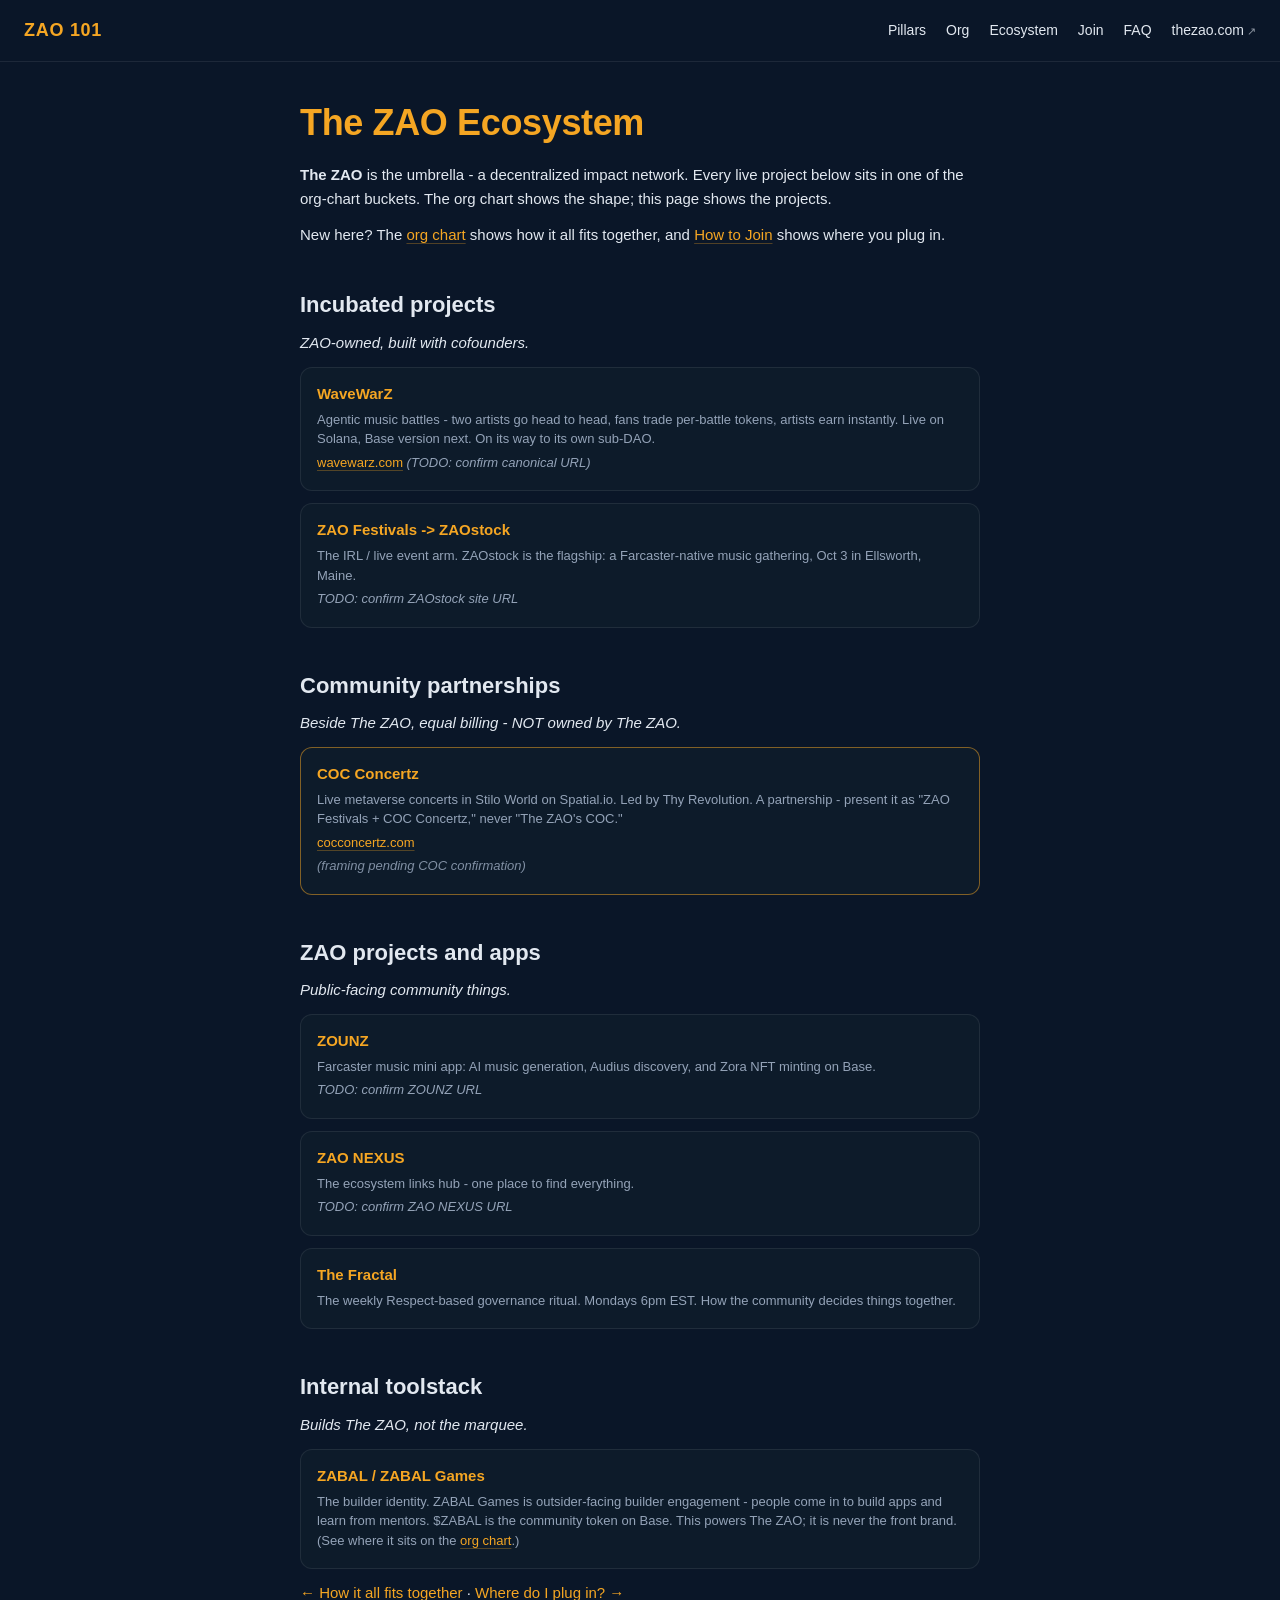
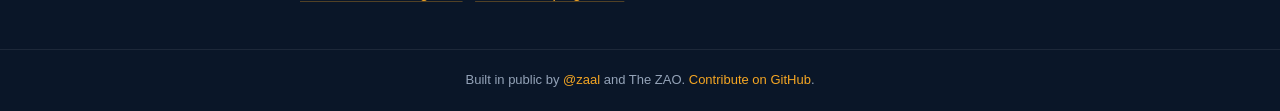
==== ecosystem.html @ de12b5bc "brand(fellenz): ecosystem overview page Public ecosystem overview - the newcomer-facing slice of the" ====
<!DOCTYPE html>
<html lang="en">
<head>
<meta charset="UTF-8">
<meta name="viewport" content="width=device-width, initial-scale=1.0">
<title>Ecosystem — ZAO 101</title>
<meta name="description" content="Every live project in The ZAO ecosystem at a glance, grouped the same way as the org chart. The ZAO is the umbrella; ZABAL is the internal toolstack.">
<link rel="stylesheet" href="/style.css">
</head>
<body>
<header class="topnav">
  <a href="/" class="brand">ZAO 101</a>
  <nav>
    <a href="/pillars.html">Pillars</a>
    <a href="/org.html">Org</a>
    <a href="/ecosystem.html">Ecosystem</a>
    <a href="/join.html">Join</a>
    <a href="/faq.html">FAQ</a>
    <a href="https://thezao.com" class="external">thezao.com</a>
  </nav>
</header>

<main>
<article class="page">
<h1>The ZAO Ecosystem</h1>
<p><strong>The ZAO</strong> is the umbrella - a decentralized impact network. Every live project below sits in one of the org-chart buckets. The org chart shows the shape; this page shows the projects.</p>
<p>New here? The <a href="/org.html">org chart</a> shows how it all fits together, and <a href="/join.html">How to Join</a> shows where you plug in.</p>

<h2>Incubated projects</h2>
<p class="eco-bucket-note">ZAO-owned, built with cofounders.</p>
<div class="eco-list">
  <div class="org-node">
    <strong>WaveWarZ</strong>
    <span>Agentic music battles - two artists go head to head, fans trade per-battle tokens, artists earn instantly. Live on Solana, Base version next. On its way to its own sub-DAO.</span>
    <span class="eco-link"><a href="https://wavewarz.com">wavewarz.com</a> <em>(TODO: confirm canonical URL)</em></span>
  </div>
  <div class="org-node">
    <strong>ZAO Festivals -&gt; ZAOstock</strong>
    <span>The IRL / live event arm. ZAOstock is the flagship: a Farcaster-native music gathering, Oct 3 in Ellsworth, Maine.</span>
    <span class="eco-link"><em>TODO: confirm ZAOstock site URL</em></span>
  </div>
</div>

<h2>Community partnerships</h2>
<p class="eco-bucket-note">Beside The ZAO, equal billing - NOT owned by The ZAO.</p>
<div class="eco-list">
  <div class="org-node org-node-partner">
    <strong>COC Concertz</strong>
    <span>Live metaverse concerts in Stilo World on Spatial.io. Led by Thy Revolution. A partnership - present it as "ZAO Festivals + COC Concertz," never "The ZAO's COC."</span>
    <span class="eco-link"><a href="https://cocconcertz.com">cocconcertz.com</a></span>
    <span class="org-pending">(framing pending COC confirmation)</span>
  </div>
</div>

<h2>ZAO projects and apps</h2>
<p class="eco-bucket-note">Public-facing community things.</p>
<div class="eco-list">
  <div class="org-node">
    <strong>ZOUNZ</strong>
    <span>Farcaster music mini app: AI music generation, Audius discovery, and Zora NFT minting on Base.</span>
    <span class="eco-link"><em>TODO: confirm ZOUNZ URL</em></span>
  </div>
  <div class="org-node">
    <strong>ZAO NEXUS</strong>
    <span>The ecosystem links hub - one place to find everything.</span>
    <span class="eco-link"><em>TODO: confirm ZAO NEXUS URL</em></span>
  </div>
  <div class="org-node">
    <strong>The Fractal</strong>
    <span>The weekly Respect-based governance ritual. Mondays 6pm EST. How the community decides things together.</span>
  </div>
</div>

<h2>Internal toolstack</h2>
<p class="eco-bucket-note">Builds The ZAO, not the marquee.</p>
<div class="eco-list">
  <div class="org-node">
    <strong>ZABAL / ZABAL Games</strong>
    <span>The builder identity. ZABAL Games is outsider-facing builder engagement - people come in to build apps and learn from mentors. $ZABAL is the community token on Base. This powers The ZAO; it is never the front brand. (See where it sits on the <a href="/org.html">org chart</a>.)</span>
  </div>
</div>

<p><a href="/org.html">← How it all fits together</a> &middot; <a href="/join.html">Where do I plug in? →</a></p>
</article>
</main>

<footer>
  <p>Built in public by <a href="https://farcaster.xyz/zaal">@zaal</a> and The ZAO. <a href="https://github.com/bettercallzaal/zao-101">Contribute on GitHub</a>.</p>
</footer>
</body>
</html>
---- style.css ----
:root {
  --navy: #0a1628;
  --navy-2: #0d1b2a;
  --gold: #f5a623;
  --gold-hot: #ffd700;
  --ink: #e2e8f0;
  --ink-2: #94a3b8;
  --border: rgba(255,255,255,0.08);
}

* { margin: 0; padding: 0; box-sizing: border-box; }

html { scroll-behavior: smooth; }

body {
  background: var(--navy);
  color: var(--ink);
  font-family: -apple-system, BlinkMacSystemFont, 'Inter', 'Segoe UI', sans-serif;
  line-height: 1.6;
  min-height: 100vh;
  display: flex;
  flex-direction: column;
}

a { color: var(--gold); text-decoration: none; }
a:hover { color: var(--gold-hot); }

.topnav {
  display: flex;
  justify-content: space-between;
  align-items: center;
  padding: 16px 24px;
  border-bottom: 1px solid var(--border);
  position: sticky;
  top: 0;
  background: var(--navy);
  backdrop-filter: blur(8px);
  z-index: 10;
}

.brand {
  font-weight: 800;
  font-size: 18px;
  letter-spacing: 0.04em;
  color: var(--gold);
}

.topnav nav { display: flex; gap: 20px; flex-wrap: wrap; }
.topnav nav a { color: var(--ink); font-size: 14px; }
.topnav nav a:hover { color: var(--gold); }
.topnav nav a.external::after { content: " ↗"; font-size: 11px; opacity: 0.6; }

main { flex: 1; max-width: 960px; margin: 0 auto; padding: 32px 24px; width: 100%; }

.hero {
  padding: 48px 0;
  text-align: center;
}
.hero h1 {
  font-size: clamp(40px, 8vw, 72px);
  font-weight: 800;
  letter-spacing: -0.02em;
  color: var(--gold);
}
.hero .tagline {
  font-size: clamp(16px, 2vw, 20px);
  color: var(--ink-2);
  margin-top: 12px;
  max-width: 560px;
  margin-left: auto;
  margin-right: auto;
}
.hero-cta { margin-top: 28px; display: flex; gap: 12px; justify-content: center; flex-wrap: wrap; }

.btn-primary, .btn-secondary {
  display: inline-block;
  padding: 10px 20px;
  border-radius: 8px;
  font-weight: 700;
  font-size: 14px;
  border: 1px solid var(--border);
  transition: all 0.15s;
}
.btn-primary { background: var(--gold); color: var(--navy); border-color: var(--gold); }
.btn-primary:hover { background: var(--gold-hot); color: var(--navy); }
.btn-secondary { color: var(--ink); }
.btn-secondary:hover { border-color: var(--gold); color: var(--gold); }

.pillars-grid { margin-top: 40px; }
.pillars-grid h2 {
  font-size: 22px;
  margin-bottom: 16px;
  color: var(--ink);
}
.grid {
  display: grid;
  grid-template-columns: repeat(auto-fit, minmax(220px, 1fr));
  gap: 14px;
}
.tile {
  display: block;
  background: var(--navy-2);
  border: 1px solid var(--border);
  border-radius: 12px;
  padding: 20px;
  color: var(--ink);
  transition: border-color 0.15s, transform 0.15s;
}
.tile:hover { border-color: var(--gold); transform: translateY(-2px); color: var(--ink); }
.tile-tag {
  color: var(--gold);
  font-size: 11px;
  font-weight: 800;
  letter-spacing: 0.08em;
  margin-bottom: 8px;
}
.tile h3 { font-size: 18px; color: var(--gold); margin-bottom: 6px; }
.tile p { font-size: 14px; color: var(--ink-2); line-height: 1.5; }

article.page {
  max-width: 680px;
  margin: 0 auto;
}
article.page h1 {
  font-size: 36px;
  color: var(--gold);
  margin-bottom: 12px;
  letter-spacing: -0.01em;
}
article.page h2 {
  font-size: 22px;
  color: var(--ink);
  margin: 32px 0 10px;
  padding-top: 8px;
}
article.page h3 { font-size: 16px; color: var(--gold); margin: 20px 0 6px; }
article.page p, article.page li {
  font-size: 15px;
  color: var(--ink);
  margin-bottom: 12px;
}
article.page ul, article.page ol { padding-left: 20px; margin-bottom: 12px; }
article.page a { text-decoration: underline; text-decoration-color: rgba(245,166,35,0.3); text-underline-offset: 3px; }
article.page a:hover { text-decoration-color: var(--gold); }

.placeholder {
  border: 1px dashed var(--border);
  border-radius: 8px;
  padding: 16px;
  color: var(--ink-2);
  font-style: italic;
  margin: 16px 0;
}

footer {
  border-top: 1px solid var(--border);
  padding: 20px 24px;
  text-align: center;
  color: var(--ink-2);
  font-size: 13px;
}

/* Entry-point "Start here" block (join page) */
.start-here {
  border: 1px solid var(--gold);
  border-radius: 12px;
  padding: 20px 22px;
  margin: 20px 0 8px;
  background: rgba(245,166,35,0.05);
}
.start-here h2 { margin-top: 0; color: var(--gold); }
.start-here ol { margin-top: 8px; }

/* Org chart */
.org-top { margin: 24px 0 0; }
.org-node {
  background: var(--navy-2);
  border: 1px solid var(--border);
  border-radius: 12px;
  padding: 14px 16px;
  margin-bottom: 12px;
}
.org-node strong { display: block; color: var(--gold); font-size: 15px; margin-bottom: 4px; }
.org-node span { display: block; font-size: 13px; color: var(--ink-2); line-height: 1.5; margin-bottom: 4px; }
.org-node-top {
  border-color: var(--gold);
  background: rgba(245,166,35,0.07);
  text-align: center;
  padding: 22px;
}
.org-node-top .org-node-title { color: var(--gold); font-size: 26px; font-weight: 800; letter-spacing: 0.04em; }
.org-node-top .org-node-sub { color: var(--ink-2); font-size: 14px; max-width: 520px; margin: 8px auto 0; }
.org-node-partner { border-color: rgba(245,166,35,0.5); }
.org-pending { color: var(--gold); font-style: italic; opacity: 0.85; }

.org-cols {
  display: grid;
  grid-template-columns: repeat(auto-fit, minmax(220px, 1fr));
  gap: 14px;
  margin-top: 16px;
}
.org-col {
  border-top: 2px solid var(--gold);
  padding-top: 12px;
}
.org-col-label { color: var(--ink); font-weight: 800; font-size: 14px; letter-spacing: 0.03em; }
.org-col-note { color: var(--ink-2); font-size: 12px; font-style: italic; margin: 2px 0 10px; }

.org-text {
  background: var(--navy-2);
  border: 1px solid var(--border);
  border-radius: 10px;
  padding: 16px;
  overflow-x: auto;
  font-size: 12px;
  line-height: 1.5;
  color: var(--ink-2);
  font-family: ui-monospace, SFMono-Regular, Menlo, monospace;
}

/* Ecosystem page */
.eco-bucket-note { color: var(--ink-2); font-size: 13px; font-style: italic; margin: -2px 0 12px; }
.eco-list { margin-bottom: 8px; }
.eco-link { font-size: 13px; }
.eco-link a { color: var(--gold); }
.eco-link em { color: var(--ink-2); font-style: italic; }

@media (max-width: 600px) {
  .topnav { padding: 12px 16px; }
  .topnav nav { gap: 12px; }
  main { padding: 20px 16px; }
  .hero { padding: 32px 0; }
}
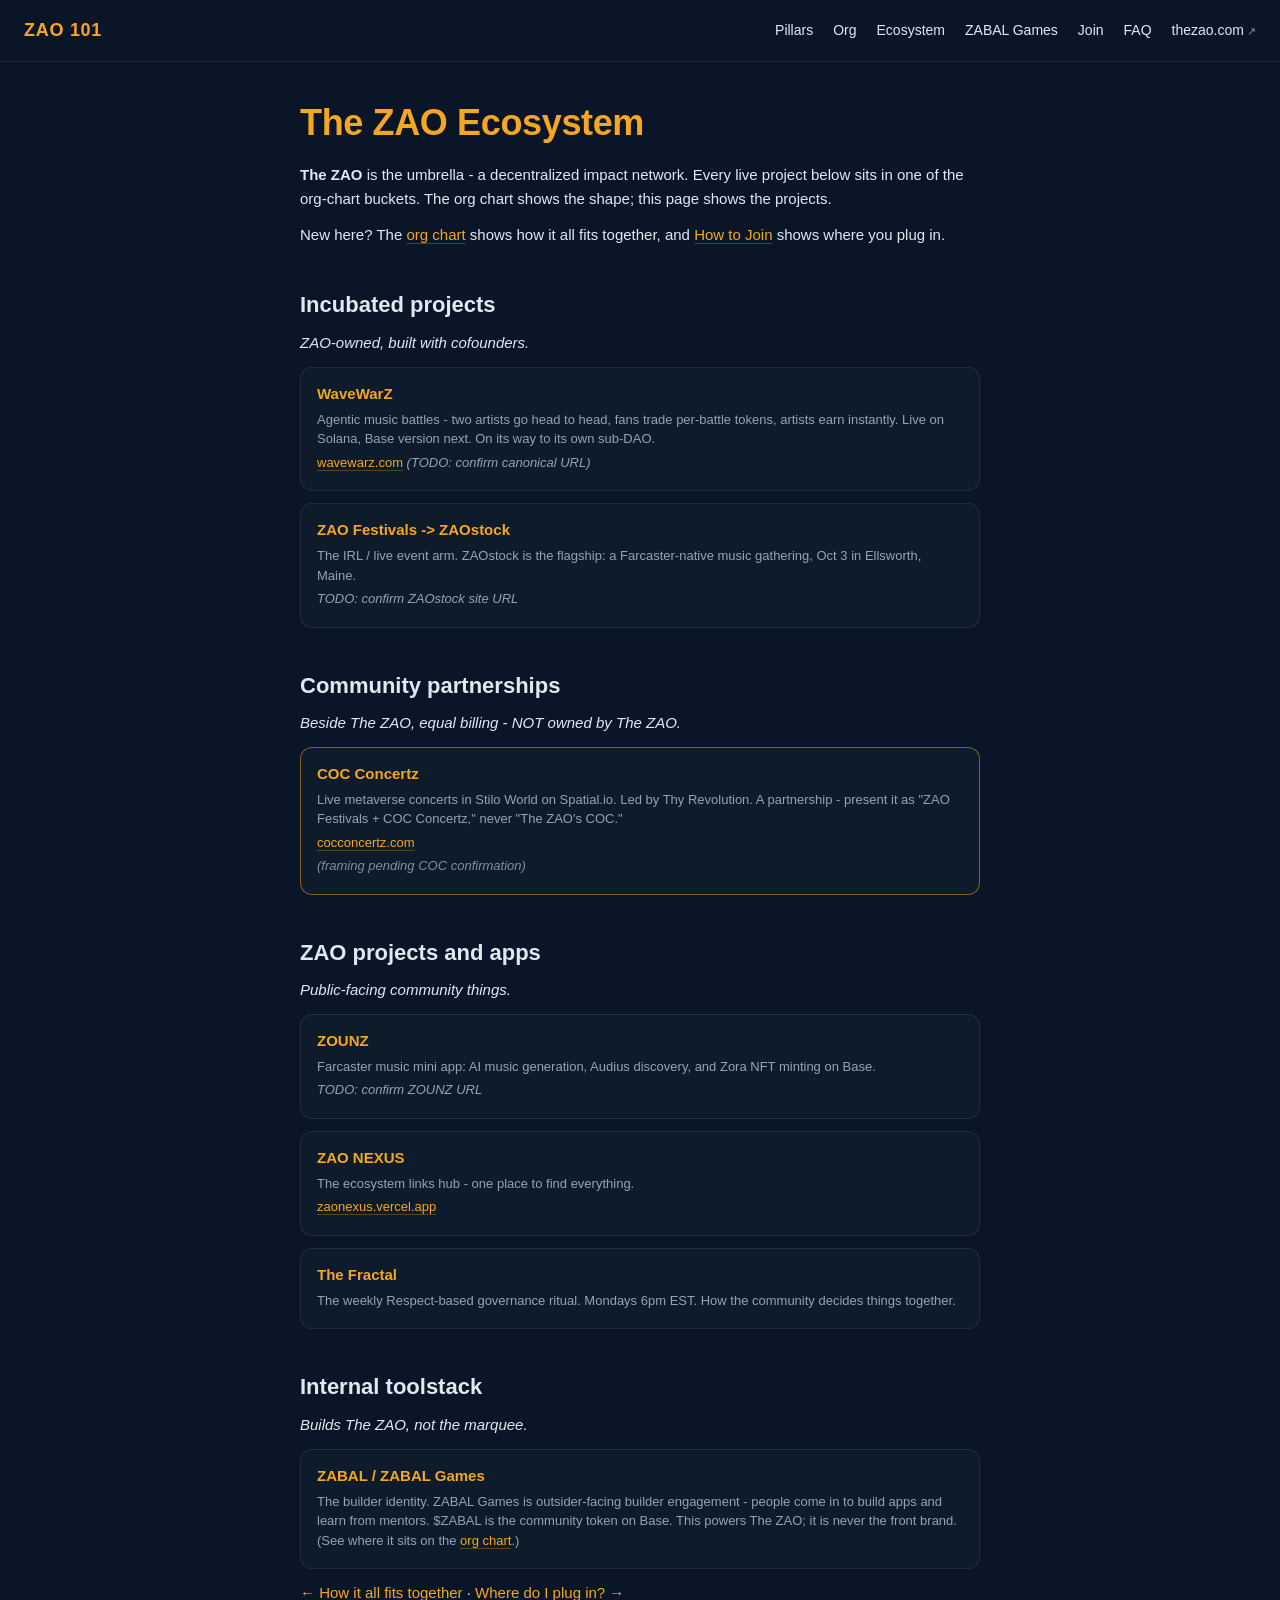
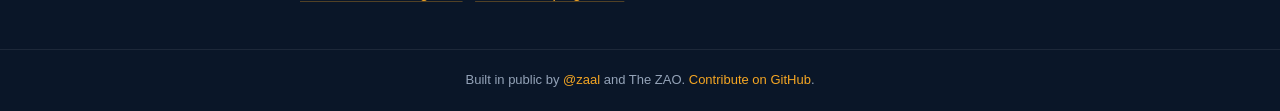
==== commit 1ab60754: "Merge pull request #9 from bettercallzaal/ws/brand-fellenz-zabal-games brand(fellenz): ZABAL Games p" ====
--- a/ecosystem.html
+++ b/ecosystem.html
@@ -14,6 +14,7 @@
     <a href="/pillars.html">Pillars</a>
     <a href="/org.html">Org</a>
     <a href="/ecosystem.html">Ecosystem</a>
+    <a href="/zabal-games.html">ZABAL Games</a>
     <a href="/join.html">Join</a>
     <a href="/faq.html">FAQ</a>
     <a href="https://thezao.com" class="external">thezao.com</a>
@@ -63,7 +64,7 @@
   <div class="org-node">
     <strong>ZAO NEXUS</strong>
     <span>The ecosystem links hub - one place to find everything.</span>
-    <span class="eco-link"><em>TODO: confirm ZAO NEXUS URL</em></span>
+    <span class="eco-link"><a href="https://zaonexus.vercel.app">zaonexus.vercel.app</a></span>
   </div>
   <div class="org-node">
     <strong>The Fractal</strong>
